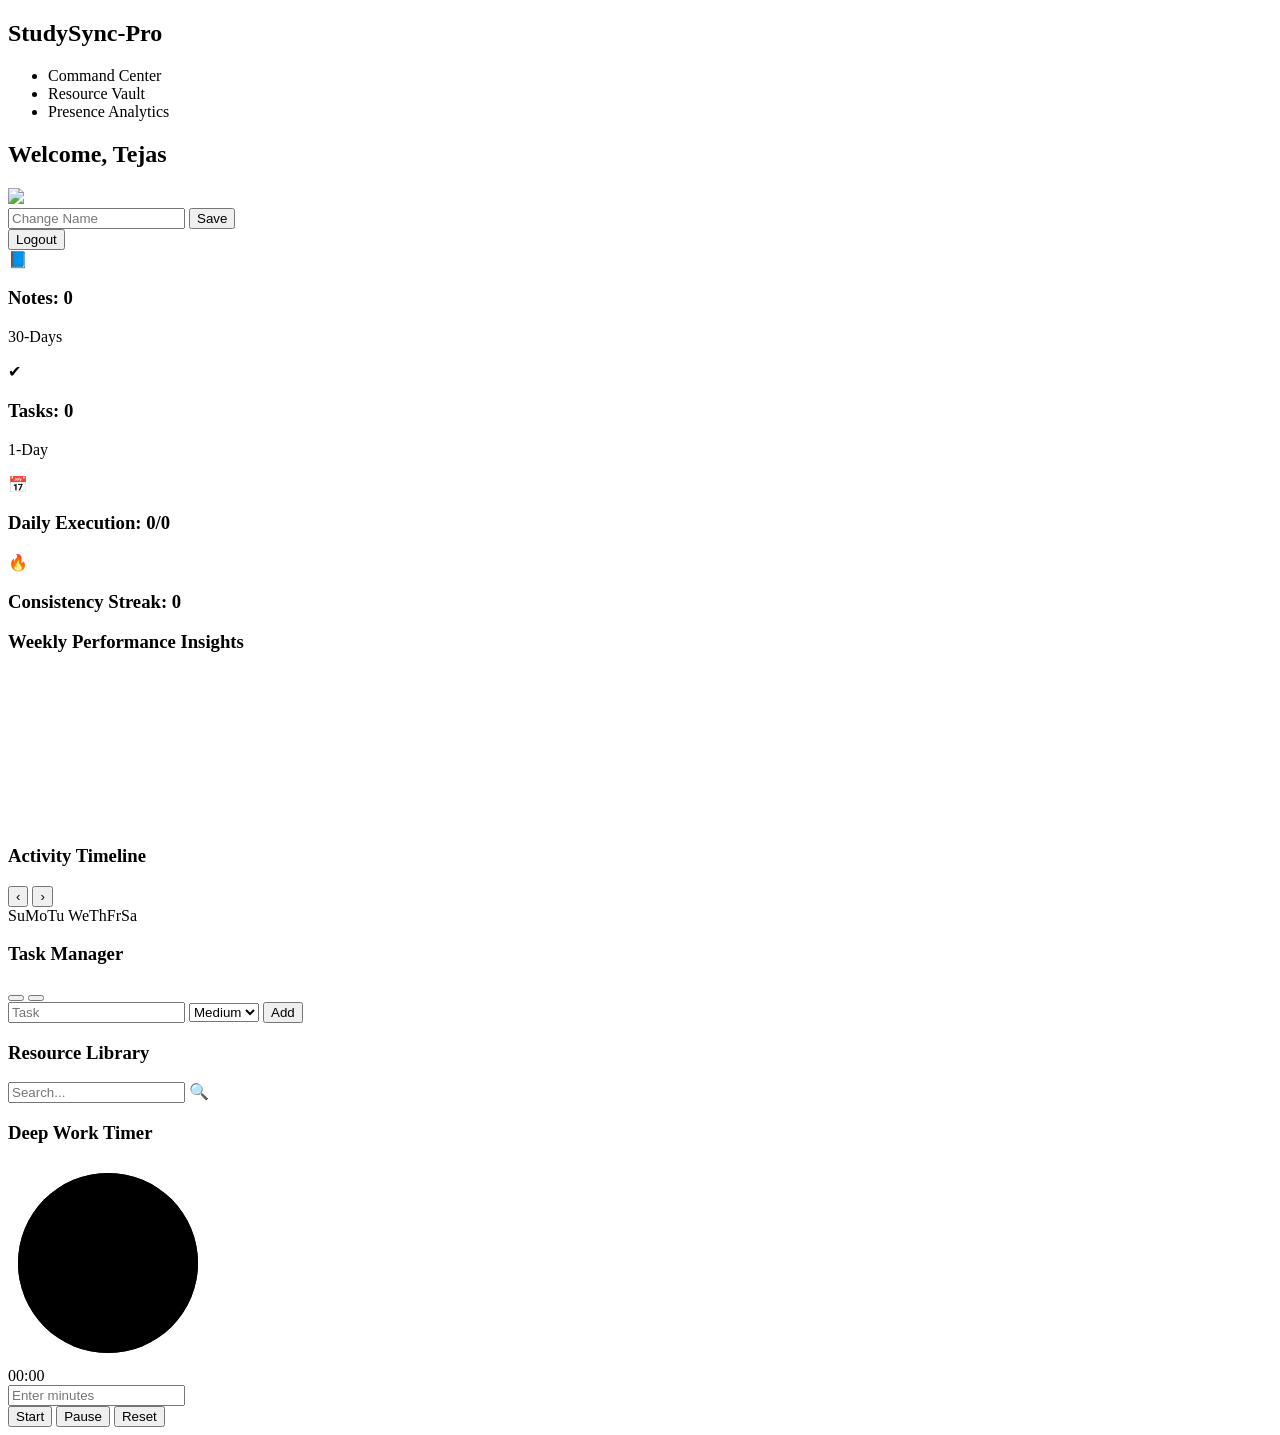
==== index.html @ 5e97e8d2 "Add files via upload" ====
<!DOCTYPE html>
<html lang="en">
<head>
  <link href="https://cdn.jsdelivr.net/npm/lucide-static@latest/font/lucide.css" rel="stylesheet">
<meta charset="UTF-8">
<link href="https://fonts.googleapis.com/css2?family=Inter:wght@400;500;600&display=swap" rel="stylesheet">
<title>StudySync Pro</title>
<link rel="stylesheet" href="style.css">
</head>

<style></style>
<body>



  
<!-- ===== SIDEBAR ===== -->
<div class="sidebar">

  <h2 class="logo">StudySync-Pro</h2>

  <ul class="menu" id="menu">

    <li class="menu-item active" data-page="dashboard">
      <i class="lucide lucide-layout-dashboard"></i>
      <span>Command Center</span>
    </li>

  <li class="menu-item" onclick="openNotes()">
      <i class="lucide lucide-book-open"></i>
      <span>Resource Vault</span>
    </li>

<li class="menu-item" onclick="openAttendance()">
  <i class="lucide lucide-check-square"></i>
  <span>Presence Analytics</span>
</li>

    
  </ul>

</div>





<!-- ===== MAIN ===== -->
<div class="main">

  <!-- ===== TOPBAR ===== -->
<div class="topbar">

<h2 id="welcomeUser">Welcome, Tejas</h2>

  <div class="top-right">
  <!-- 🔥 THEME TOGGLE (IMPORTANT STRUCTURE) -->
    <div class="theme-toggle" id="themeBtn">
  <div class="toggle-circle"></div>
</div>

    <!-- 🔥 PROFILE (IMPORTANT STRUCTURE) -->
    <div class="profile" id="profileBtn">

      <img src="https://i.pravatar.cc/100">

      <!-- 🔥 MENU MUST BE INSIDE -->
      <div class="profile-menu" id="profileMenu">
        <input type="text" id="nameInput" placeholder="Change Name">
<button id="saveName">Save</button>
      </div>

    </div>

  <button class="logout" onclick="logout()">Logout</button>

  </div>

</div>

<!-- ===== STATS BAR ===== -->
<div class="stats-bar">

  <div class="stat-item">
    <div class="stat-icon notes">📘</div>
    <div class="stat-text">
      <h3>Notes: <span id="noteCount">0</span></h3>
      <p>30-Days</p>
    </div>
  </div>

  

  <div class="stat-item">
    <div class="stat-icon tasks">✔</div>
    <div class="stat-text">
      <h3>Tasks: <span id="taskCount">0</span></h3>
      <p>1-Day</p>
    </div>
  </div>

  

  <div class="stat-item">
    <div class="stat-icon today">📅</div>
    <div class="stat-text">
      <h3>Daily Execution: <span id="todayStat">0/0</span></h3>
      
    </div>
  </div>



  <div class="stat-item">
    <div class="stat-icon streak">🔥</div>
    <div class="stat-text">
      <h3>Consistency Streak: <span id="streakCount">0</span></h3>
      <p></p>
    </div>
  </div>

</div>

 
<!-- ===== GRAPH + CALENDAR ===== -->
<div class="row row-top">

  <!-- LEFT -->
  <div class="card big">
    <h3>Weekly Performance Insights</h3>
    <canvas id="chart"></canvas>
  </div>

  <!-- RIGHT -->
  <div class="card">
    <h3>Activity Timeline</h3>
<div class="mini-calendar">
  <div class="cal-header">
    <button id="prevMonth">‹</button>
    <span id="currentMonth"></span>
    <button id="nextMonth">›</button>
  </div>

  <div class="cal-days">
    <span>Su</span><span>Mo</span><span>Tu</span>
    <span>We</span><span>Th</span><span>Fr</span><span>Sa</span>
  </div>

  <div class="cal-dates" id="calendarDates"></div>
</div>


  </div>

</div> <!-- 🔥 THIS WAS MISSING -->

<!-- ===== TASK + NOTES + TIMER ===== -->
<div class="row row-bottom">


<!-- ======Tasks-->

<div class="card tasks-card">

  <!-- HEADER -->
  <div class="task-header">
    <h3>Task Manager</h3>

    <div class="task-actions">
      <button class="filter-btn"></button>
      <button class="dropdown-btn"></button>
    </div>
  </div>

  <!-- INPUT -->
  <div class="task-input-row">

  <input id="taskInput" type="text" placeholder="Task">

  <!-- KEEP THIS (JS-ready) -->
  <select id="taskPriority" class="priority-select">
    <option value="High">High</option>
    <option value="Medium" selected>Medium</option>
    <option value="Low">Low</option>
  </select>

  <button id="addTaskBtn" class="add-btn">Add</button>

</div>

  <!-- TASK LIST -->
  <div id="taskList">

    
  </div>

</div>

  <!-- NOTES -->
  <div class="card notes-card" id="notesContainer">

  <!-- HEADER -->
  <div class="notes-header">
    <h3>Resource Library</h3>
    
  </div>

  <!-- SEARCH -->
<div class="notes-search">
  <input id="noteInput" placeholder="Search...">
  <span class="search-icon">🔍</span>
</div>

<!-- RECENT -->
<div id="recentList" style="margin-top:10px;"></div>

<!-- LIST -->
<div class="notes-list" id="notesList"></div>


</div>

<!-- FOCUS TIMER -->
 <div class="card" id="focusContainer">

  <div class="focus-header">
    <h3>Deep Work Timer</h3>
  </div>

  <div class="timer-wrapper">

    <!-- 🔥 CIRCLE -->
    <div class="timer-circle">

      <svg width="200" height="200">
        <circle cx="100" cy="100" r="90" class="bg"></circle>
        <circle cx="100" cy="100" r="90" class="progress" id="progressCircle"></circle>
      </svg>

      <div class="timer-text" id="focusTime">00:00</div>
    </div>

    <!-- INPUT -->
    <input type="number" id="customMinutes" placeholder="Enter minutes">

    <!-- BUTTONS -->
    <div class="timer-controls">
      <button id="startFocus">Start</button>
      <button id="pauseFocus">Pause</button>
      <button id="resetFocus">Reset</button>
    </div>

  </div>

</div>
  

  

</div> <!-- ✅ THIS WAS MISSING -->


</div> <!-- row-bottom -->

</div> <!-- main -->

<!-- ✅ SCRIPTS ALWAYS HERE -->
<script src="https://cdn.jsdelivr.net/npm/chart.js"></script>

<script>
const chart = new Chart(document.getElementById("chart"),{
  type:"line",
  data:{
    labels: [],
    datasets:[{
      data: [],
      borderColor:"#a855f7",
      backgroundColor:"rgba(168,85,247,0.2)",
      tension:0.4,
      fill:true
    }]
  },
  options:{
    plugins:{legend:{display:false}}
  }
});
</script>

<script>
function openNotes(){
  window.location.href = "notes.html";
}

function openAttendance(){
  window.location.href = "attendance.html";
}
</script>



<script type="module" src="app.js"></script>

</body>
</html>
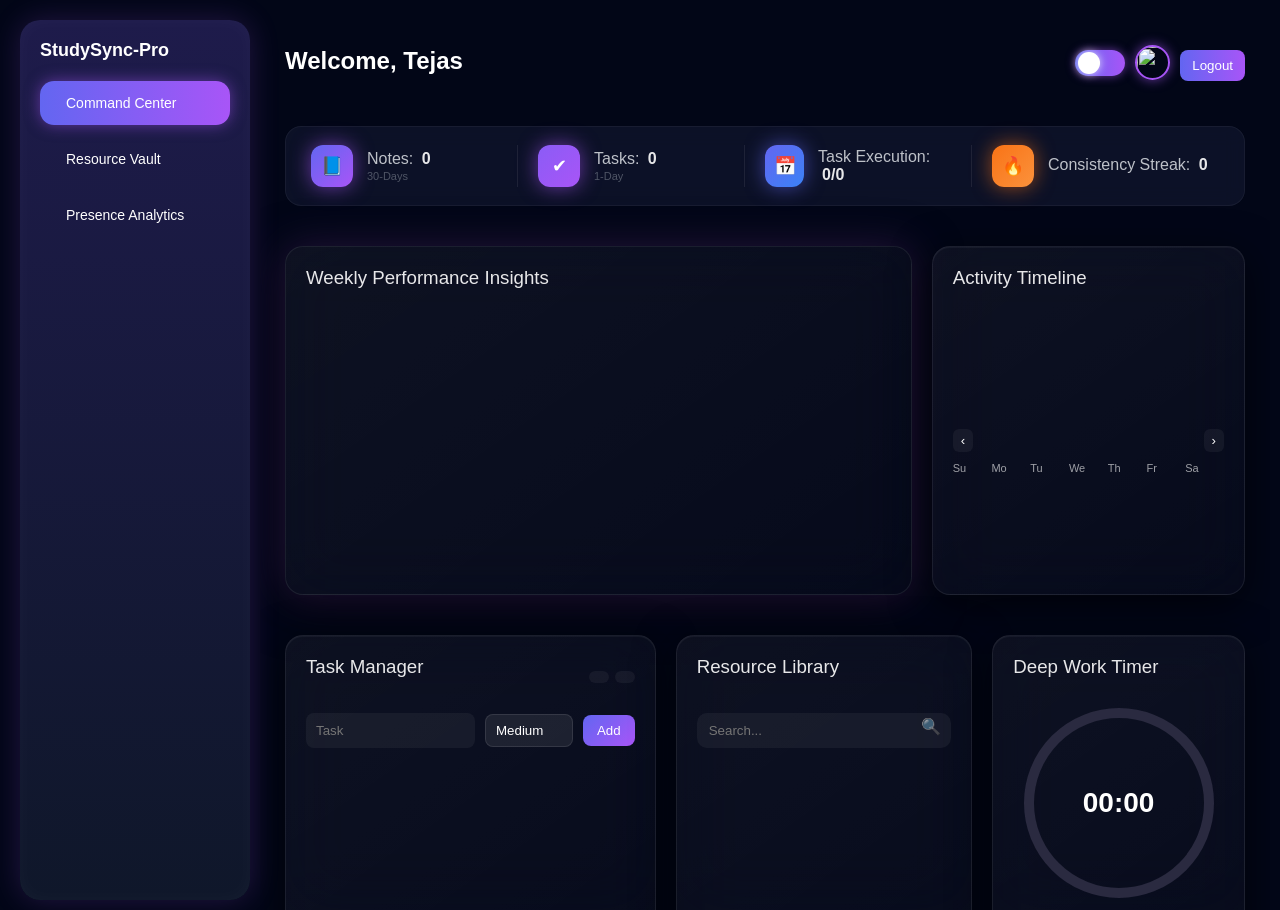
==== commit 0da84ed1: "Fix HTML formatting and structure" ====
--- a/index.html
+++ b/index.html
@@ -104,7 +104,7 @@
   <div class="stat-item">
     <div class="stat-icon today">📅</div>
     <div class="stat-text">
-      <h3>Daily Execution: <span id="todayStat">0/0</span></h3>
+      <h3>Task Execution: <span id="todayStat">0/0</span></h3>
       
     </div>
   </div>
--- a/style.css
+++ b/style.css
@@ -0,0 +1,1354 @@
+/* ===== RESET ===== */
+*{
+  margin:0;
+  padding:0;
+  box-sizing:border-box;
+  font-family:'Poppins',sans-serif;
+}
+
+body{
+  font-family: 'Inter', sans-serif;
+  display:flex;
+  overflow: hidden;
+  min-height:100vh;   /* 🔥 FULL HEIGHT */
+  height:100vh;
+  background: radial-gradient(circle at top,#0f172a,#020617);
+  color:white;
+}
+
+
+html{
+  scroll-behavior: smooth;
+}
+
+
+
+
+.main{
+  flex:1;
+  padding:25px;
+  width:100%;
+
+  display:flex;
+  flex-direction:column;
+
+  height:100%;        /* 🔥 IMPORTANT */
+  min-height:100vh;   /* 🔥 FULL PAGE */
+
+  gap:20px;
+}
+
+/* ===== TOPBAR ===== */
+.topbar{
+  display:flex;
+  justify-content:space-between;
+  align-items:center;
+  margin-bottom:20px;
+
+  position: relative; /* 🔥 MOST IMPORTANT */
+}
+
+.top-right{
+  display:flex;
+  align-items:center;
+  gap:10px;
+}
+
+.icon-btn{
+  background:linear-gradient(90deg,#6366f1,#a855f7);
+  border:none;
+  padding:8px 10px;
+  border-radius:8px;
+  cursor:pointer;
+}
+
+.profile img{
+  width:35px;
+  height:35px;
+  border-radius:50%;
+  border:2px solid #a855f7;
+  margin-top: 10px;
+}
+
+.logout{
+  background:linear-gradient(90deg,#6366f1,#a855f7);
+  border:none;
+  padding:8px 12px;
+  border-radius:8px;
+  cursor:pointer;
+}
+
+/* ===== STATS ===== */
+.stats{
+  display:flex;
+  gap:15px;
+  margin-bottom:20px;
+}
+
+
+
+.row-top {
+  display: grid;
+  grid-template-columns: 2fr 1fr;
+  gap: 20px;
+}
+
+.row-bottom {
+  display: grid;
+  grid-template-columns: 1.5fr 1.2fr 0.8fr;
+  gap: 20px;
+  margin-top: 20px;
+}
+
+
+/* ===== TASK ===== */
+.task {
+  display: flex;
+  justify-content: space-between;
+  align-items: center;
+  padding: 12px;
+  border-radius: 12px;
+  margin-top: 10px;
+  background: rgba(255,255,255,0.04);
+}
+
+/* ===== TASK CARD FULL ===== */
+
+.tasks-card {
+  padding: 20px;
+}
+
+/* HEADER */
+.task-header {
+  display: flex;
+  justify-content: space-between;
+  align-items: center;
+}
+
+.task-actions {
+  display: flex;
+  gap: 6px;
+}
+
+.task-actions button {
+  background: rgba(255,255,255,0.05);
+  border-radius: 8px;
+  padding: 6px 10px;
+}
+
+/* INPUT */
+.task-input-row{
+  display:flex;
+  align-items:center;
+  gap:10px;
+}
+
+.priority-select{
+  appearance: none;              /* default arrow हटाओ */
+  background: rgba(255,255,255,0.08);
+  color: #fff;
+
+  padding: 8px 28px 8px 10px;
+  border-radius: 8px;
+  border: 1px solid rgba(255,255,255,0.1);
+  margin-top: 9px;
+  cursor: pointer;
+  font-weight: 500;
+
+  /* custom arrow */
+  background-image: url("data:image/svg+xml;utf8,<svg fill='white' height='20' viewBox='0 0 24 24' width='20'><path d='M7 10l5 5 5-5z'/></svg>");
+  background-repeat: no-repeat;
+  background-position: right 6px center;
+}
+
+/* hover */
+.priority-select:hover{
+  background: rgba(255,255,255,0.12);
+}
+
+
+
+
+.task-input-row input {
+  flex: 1;
+  padding: 10px;
+  border-radius: 8px;
+  background: rgba(255,255,255,0.05);
+}
+
+.task-input-row .date {
+  font-size: 12px;
+  color: #aaa;
+}
+
+.add-btn {
+  background: linear-gradient(135deg,#6366f1,#a855f7);
+  padding: 8px 14px;
+  border-radius: 8px;
+}
+
+
+/* TEXT */
+.task-content {
+  display: flex;
+  flex-direction: column;
+}
+
+.task-content p {
+  font-size: 15px;
+  font-weight: 500;
+}
+
+.task-content span {
+  font-size: 12px;
+  color: #9ca3af;
+}
+/* RIGHT */
+.task-right {
+  display: flex;
+  align-items: center;
+  gap: 10px;
+
+  margin-left: auto;   /* 🔥 THIS FIXES EVERYTHING */
+}
+
+
+
+/* BADGE */
+.badge {
+  padding: 4px 10px;
+  border-radius: 8px;
+  font-size: 11px;
+}
+
+.badge {
+  padding: 5px 12px;
+  border-radius: 8px;
+  font-size: 12px;
+  font-weight: 600;
+}
+
+
+/* BUTTONS */
+.tick {
+  background: rgba(255,255,255,0.08);
+  border-radius: 6px;
+  padding: 4px 6px;
+}
+
+.delete {
+  background: #ef4444;
+  border-radius: 6px;
+  padding: 4px 6px;
+}
+
+
+/* DONE STATE */
+.task-row.done {
+  opacity: 0.8;
+}
+
+
+
+/* ===== NOTES ===== */
+.note{
+  padding:10px;
+  margin-top:10px;
+  background:rgba(255,255,255,0.03);
+  border-radius:8px;
+  width: 100%;
+}
+
+/* ===== NOTES FINAL UI ===== */
+
+.notes-card{
+  display:flex;
+  flex-direction:column;
+  gap:15px;
+}
+
+/* header */
+.notes-header{
+  display:flex;
+  justify-content:space-between;
+  align-items:center;
+}
+
+.clear-btn{
+  background:rgba(255,255,255,0.05);
+  padding:6px 10px;
+  border-radius:8px;
+  font-size:12px;
+}
+
+/* search */
+.notes-search{
+  position:relative;
+}
+
+.notes-search input{
+  width:100%;
+  padding:10px 35px 10px 12px;
+  border-radius:10px;
+  background:rgba(255,255,255,0.05);
+}
+
+.search-icon{
+  position:absolute;
+  right:10px;
+  top:50%;
+  transform:translateY(-50%);
+  opacity:0.6;
+}
+
+/* list */
+.notes-list{
+  display:flex;
+  flex-direction:column;
+  gap:12px;
+}
+
+/* item */
+.note-item{
+  display:flex;
+  justify-content:space-between;
+  align-items:center;
+  padding:12px;
+  border-radius:12px;
+  background:rgba(255,255,255,0.04);
+  transition:0.3s;
+}
+
+.note-item:hover{
+  background:rgba(168,85,247,0.1);
+}
+
+/* left */
+.note-left{
+  display:flex;
+  align-items:center;
+  gap:10px;
+}
+
+.note-left p{
+  font-size:14px;
+  font-weight:500;
+}
+
+/* tag */
+.tag{
+  font-size:11px;
+  opacity:0.6;
+}
+
+/* right */
+.note-actions{
+  display:flex;
+  align-items:center;
+  gap:10px;
+}
+
+.note-actions .time{
+  font-size:12px;
+  opacity:0.6;
+}
+
+/* delete button */
+.note-actions .delete{
+  background:#ef4444;
+  border:none;
+  padding:6px 8px;
+  border-radius:6px;
+}
+
+
+/* ===== INPUT ===== */
+input{
+  width:100%;
+  padding:10px;
+  margin-top:10px;
+  border-radius:8px;
+  border:none;
+  outline:none;
+  background:rgba(255,255,255,0.08);
+  color:white;
+}
+
+
+
+
+
+
+
+
+
+
+
+
+
+
+
+
+
+/* ===== BUTTON ===== */
+button{
+  margin-top:10px;
+  padding:10px;
+  border:none;
+  border-radius:8px;
+  cursor:pointer;
+  background:linear-gradient(90deg,#6366f1,#a855f7);
+  color:white;
+  transition:0.3s;
+}
+
+button:hover{
+  transform:scale(1.05);
+}
+
+/* ===== CHART ===== */
+canvas{
+  width:100% !important;
+  height:250px !important;
+  max-height: 260px;
+}
+/* ===== CARDS ===== */
+.card{
+  background: linear-gradient(
+    145deg,
+    rgba(255,255,255,0.05),
+    rgba(255,255,255,0.02)
+  );
+
+  backdrop-filter: blur(30px);
+  border: 1px solid rgba(255,255,255,0.08);
+  border-radius: 18px;
+
+  box-shadow:
+    inset 0 1px 1px rgba(255,255,255,0.05),
+    0 10px 40px rgba(0,0,0,0.6);
+
+  padding:20px;
+
+  transition: all 0.25s ease;   /* 🔥 NEW */
+  cursor: pointer;              /* 🔥 NEW */
+}
+
+ /*  card hover */
+.card:hover{
+  transform: translateY(-6px) scale(1.01);
+
+  box-shadow:
+    0 0 30px rgba(168,85,247,0.3),
+    0 0 60px rgba(168,85,247,0.15),
+    0 10px 50px rgba(0,0,0,0.9);
+}
+
+
+
+
+
+
+/* ===== PROFILE GLOW ===== */
+.profile img{
+  box-shadow:0 0 10px rgba(168,85,247,0.6);
+  transition:0.3s;
+}
+
+.profile {
+  cursor: pointer;
+  position: relative;
+}
+
+/* image */
+.profile img{
+  width:35px;
+  height:35px;
+  border-radius:50%;
+  border:2px solid #a855f7;
+
+  box-shadow:0 0 12px rgba(168,85,247,0.6);
+  transition:0.3s;
+}
+
+.profile:hover img{
+  transform: scale(1.1);
+  box-shadow:0 0 18px rgba(168,85,247,0.9);
+}
+
+/* 🔥 DROPDOWN PROFESSIONAL */
+.profile-menu {
+  position: absolute;
+  display: block;
+  top: 60px;
+  right: 0;
+
+  width: 200px;
+
+  background: rgba(17,24,39,0.9);
+  backdrop-filter: blur(20px);
+
+  border:1px solid rgba(255,255,255,0.05);
+  border-radius: 12px;
+
+  padding: 15px;
+
+  /* animation */
+  opacity: 0;
+  transform: translateY(-10px);
+  pointer-events: none;
+
+  transition: all 0.3s ease;
+
+  z-index: 9999;
+}
+
+/* show state */
+.profile-menu.show {
+  opacity: 1;
+  transform: translateY(0);
+  pointer-events: auto;
+}
+
+/* ===== TASK DELETE BUTTON ===== */
+.task button{
+  background:transparent;
+  color:#ef4444;
+  border:none;
+  font-size:16px;
+}
+
+.task button:hover{
+  transform:scale(1.2);
+}
+
+
+
+.card h1{
+  text-align:center;
+  margin:10px 0;
+  font-size:40px;
+}
+
+.card.big{
+  box-shadow:
+    0 0 40px rgba(168,85,247,0.2),
+    0 10px 50px rgba(0,0,0,0.8);
+}
+
+h2{
+  font-weight:600;
+}
+
+h3{
+  font-weight:500;
+  opacity:0.9;
+}
+
+p{
+  opacity:0.7;
+}
+
+.task{
+  display:flex;
+  justify-content:space-between;
+  padding:12px;
+  border-radius:10px;
+  margin-top:10px;
+  background:rgba(255,255,255,0.04);
+}
+
+
+.task:hover{
+  background:rgba(255,255,255,0.08);
+  transform:translateX(5px);
+}
+
+.note {
+  display: flex;
+  justify-content: space-between;
+  align-items: center;
+  padding: 12px;
+  border-radius: 10px;
+  background: rgba(255,255,255,0.04);
+}
+
+.note:hover{
+  background:rgba(168,85,247,0.1);
+}
+
+.stats-bar {
+  display: grid;
+  grid-template-columns: repeat(4, 1fr);
+  align-items: center;
+  padding: 18px 25px;
+  border-radius: 16px;
+  background: rgba(20,25,50,0.6);
+  backdrop-filter: blur(10px);
+  border: 1px solid rgba(255,255,255,0.05);
+}
+
+/* divider fix */
+.stat-item:not(:last-child) {
+  border-right: 1px solid rgba(255,255,255,0.08);
+  padding-right: 20px;
+}
+
+/* ITEM */
+.stat-item {
+  flex: 1;
+  display: flex;
+  align-items: center;
+  gap: 14px;
+}
+
+/* ICON */
+.stat-icon {
+  width: 42px;
+  height: 42px;
+  border-radius: 12px;
+
+  display: flex;
+  align-items: center;
+  justify-content: center;
+
+  font-size: 18px;
+  color: white;
+}
+
+/* 🔥 GLOW वापस */
+.stat-icon.notes {
+  background: linear-gradient(135deg, #6366f1, #a855f7);
+  box-shadow: 0 0 20px rgba(168,85,247,0.6);
+}
+
+.stat-icon.tasks {
+  background: linear-gradient(135deg, #8b5cf6, #a855f7);
+  box-shadow: 0 0 20px rgba(168,85,247,0.6);
+}
+
+.stat-icon.today {
+  background: linear-gradient(135deg, #6366f1, #3b82f6);
+  box-shadow: 0 0 20px rgba(99,102,241,0.6);
+}
+
+.stat-icon.streak {
+  background: linear-gradient(135deg, #f97316, #fb923c);
+  box-shadow: 0 0 20px rgba(249,115,22,0.6);
+}
+
+/* TEXT */
+.stat-text h3 {
+  font-size: 16px;
+  font-weight: 500;
+  color: #d1d5db;
+}
+
+.stat-text h3 span {
+  color: #fff;
+  font-weight: 700;
+  margin-left: 4px;
+}
+
+.stat-text p {
+  font-size: 11px;
+  color: #6b7280;
+  margin-top: 2px;
+}
+
+/* divider automatically add hoga */
+.stat-item:not(:last-child) {
+  border-right: 1px solid rgba(255,255,255,0.08);
+  padding-right: 20px;
+  margin-right: 20px;
+}
+
+/* ===== HOVER EFFECT ===== */
+.stat-item:hover .stat-icon {
+  transform: scale(1.05);
+  transition: 0.3s;
+}
+
+.stat-item:hover {
+  opacity: 0.95;
+}
+
+/* ===== THEME TOGGLE FINAL ===== */
+
+/* base transition */
+body {
+  transition: all 0.4s ease;
+}
+
+/* ===== DARK (default) ===== */
+body {
+  background: radial-gradient(circle at top,#0f172a,#020617);
+  color: white;
+}
+
+/* ===== LIGHT MODE ===== */
+body.light {
+  background: linear-gradient(135deg,#e2e8f0,#ffffff);
+  color: #111;
+}
+
+/* cards */
+body.light .card {
+  background: rgba(255,255,255,0.9);
+  color: #111;
+  box-shadow: 0 10px 30px rgba(0,0,0,0.1);
+}
+
+/* stats bar */
+body.light .stats-bar {
+  background: rgba(255,255,255,0.9);
+}
+
+/* inputs */
+body.light input {
+  background: #eee;
+  color: #111;
+}
+
+/* ===== TOGGLE SWITCH ===== */
+.theme-toggle {
+  width: 50px;
+  height: 26px;
+  border-radius: 50px;
+  background: linear-gradient(90deg,#6366f1,#a855f7);
+  position: relative;
+  cursor: pointer;
+  transition: 0.3s;
+  box-shadow: 0 0 10px rgba(168,85,247,0.6);
+  z-index: 9999;
+  margin-top: 5px;
+}
+
+/* circle */
+.toggle-circle {
+  width: 22px;
+  height: 22px;
+  background: white;
+  border-radius: 50%;
+  position: absolute;
+  top: 2px;
+  left: 3px;
+  transition: 0.3s;
+  box-shadow: 0 0 8px rgba(255,255,255,0.8);
+  pointer-events: none;
+}
+
+/* LIGHT MODE toggle */
+body.light .theme-toggle {
+  background: linear-gradient(90deg,#facc15,#f97316);
+  box-shadow: 0 0 10px rgba(249,115,22,0.6);
+}
+
+body.light .toggle-circle {
+  transform: translateX(22px);
+}
+
+/* hover */
+.theme-toggle:hover {
+  transform: scale(1.1);
+}
+
+.stats-bar {
+  margin-bottom: 20px;
+}
+
+.row {
+  margin-top: 0;
+}
+
+.card {
+  height: 100%;
+  display: flex;
+  flex-direction: column;
+}
+.row-top,
+.row-bottom {
+  align-items: stretch;
+}
+
+.task-item {
+  align-items: flex-start;
+}
+
+.right button {
+  background: #ef4444;
+  border-radius: 6px;
+  padding: 4px 8px;
+}
+
+.row-top {
+  margin-bottom: 20px;
+}
+
+/* ===== INPUT WITH BUTTON ===== */
+.input-wrap {
+  position: relative;
+  flex: 1;
+}
+
+.input-wrap input {
+  width: 100%;
+  padding: 12px 100px 12px 12px;
+}
+
+
+
+/* ===== FINAL PERFECT ALIGNMENT ===== */
+
+.task-row{
+  display:flex;
+  align-items:center;
+  justify-content:space-between; /* 🔥 IMPORTANT */
+
+  padding:14px 16px;
+  border-radius:14px;
+  margin-top:12px;
+
+  background:rgba(255,255,255,0.04);
+  border:1px solid rgba(255,255,255,0.05);
+}
+
+/* LEFT SIDE */
+
+
+/* TASK LIST SCROLL FIX */
+#taskList {
+  max-height: 300px;   /* 🔥 jitna height chahiye */
+  overflow-y: auto;    /* 🔥 vertical scroll */
+  padding-right: 5px;
+}
+
+/* smooth scrollbar (optional sexy look 😎) */
+#taskList::-webkit-scrollbar {
+  width: 6px;
+}
+
+#taskList::-webkit-scrollbar-track {
+  background: transparent;
+}
+
+#taskList::-webkit-scrollbar-thumb {
+  background: #a855f7;
+  border-radius: 10px;
+}
+
+
+.task-row .left{
+  display:flex;
+  align-items:flex-start;  /* 🔥 IMPORTANT */
+  gap:10px;
+}
+/* TEXT */
+.task-content{
+  display:flex;
+  flex-direction:column;
+  justify-content:center;
+}
+
+.task-content p{
+  font-size:15px;
+  font-weight:500;
+  white-space: nowrap;     /* 🔥 FIX */
+  overflow: hidden;
+  text-overflow: ellipsis;
+  
+}
+
+.task-content span{
+  font-size:11px;
+  color:rgba(136, 129, 129, 0.5);  /* 🔥 DIM LOOK */
+  margin-top:3px;
+  margin-right: 2px;
+}
+/* RIGHT SIDE */
+.task-right{
+  display:flex;
+  align-items:center;
+  gap:8px;
+  margin-top:2px;   /* 🔥 FIX ALIGN */
+}
+
+.badge.High{
+  background:#ff4d4f;
+  color:#fff;
+  box-shadow:0 0 8px rgba(255,77,79,0.6); /* 🔥 glow */
+  margin-top: 5px;
+}
+
+.badge.Medium{
+  background:#facc15;
+  color:#000;
+  box-shadow:0 0 8px rgba(250,204,21,0.6);
+  margin-top: 5px;
+}
+
+.badge.Low{
+  background:#22c55e;
+  color:#fff;
+  box-shadow:0 0 8px rgba(34,197,94,0.6);
+  margin-top: 5px;
+}
+
+.badge{
+  position: relative;
+  top: 2px;   /* 🔥 micro adjust */
+}
+
+
+.mini-calendar{
+  margin-top:10px;
+}
+
+.cal-header{
+  display:flex;
+  justify-content:space-between;
+  align-items:center;
+  margin-bottom:10px;
+}
+
+.cal-header span{
+  font-weight:500;
+}
+
+.cal-header button{
+  background: rgba(255,255,255,0.05);
+  border:none;
+  padding:4px 8px;
+  border-radius:6px;
+}
+
+.cal-days{
+  display:grid;
+  grid-template-columns:repeat(7,1fr);
+  font-size:11px;
+  opacity:0.6;
+  margin-bottom:6px;
+}
+
+.cal-dates{
+  display:grid;
+  grid-template-columns:repeat(7,1fr);
+  gap:6px;
+}
+
+.cal-dates span{
+  text-align:center;
+  padding:6px;
+  border-radius:8px;
+  cursor:pointer;
+}
+
+.cal-dates span:hover{
+  background: rgba(168,85,247,0.2);
+}
+
+.cal-dates .active{
+  background: linear-gradient(135deg,#6366f1,#a855f7);
+  color:white;
+}
+
+.cal-dates .muted{
+  opacity:0.3;
+}
+
+
+
+canvas {
+  transition: 0.3s;
+}
+
+/* 🔥 STUDY CARD INNER GLOW */
+.card.big::before{
+  content:"";
+  position:absolute;
+  inset:0;
+  border-radius:18px;
+
+  background: radial-gradient(
+    circle at center,
+    rgba(168,85,247,0.25),
+    transparent 70%
+  );
+
+  opacity:0;
+  transition:0.3s;
+  pointer-events:none;
+}
+
+.card.big canvas{
+  flex:1;
+  position:relative;
+  z-index:2;
+}
+
+/* 🔥 HOVER PE PURE CARD GLOW */
+.card.big:hover::before{
+  opacity:1;
+}
+
+/* 🔥 STUDY PROGRESS CARD FIX */
+.card.big {
+  position: relative;
+  overflow: hidden;
+  transition: 0.3s;
+  display: flex;
+  flex-direction: column;
+  height: 100%;
+}
+
+/* 🔥 HOVER GLOW */
+.card.big:hover {
+  box-shadow:
+    0 0 40px rgba(168,85,247,0.4),
+    0 0 80px rgba(168,85,247,0.2),
+    0 10px 60px rgba(0,0,0,0.9);
+
+  transform: translateY(-5px);
+}
+
+
+
+.main{
+  flex:1;
+  padding:25px;
+  width:100%;
+  display:flex;
+  flex-direction:column;
+  gap:20px; /* spacing fix */
+}
+
+
+.main{
+  min-height:100vh;
+  overflow-y:auto; /* 🔥 scroll enable */
+}
+
+.row-top,
+.row-bottom{
+  display:grid;
+  align-items:stretch;  /* 🔥 IMPORTANT */
+}
+
+
+.row-top{
+  height: 45%;
+}
+
+.row-bottom{
+  height: 55%;
+}
+
+.card{
+  height:100%;
+  display:flex;
+  flex-direction:column;
+  justify-content:flex-start; /* ✅ FIX */
+  gap:15px; /* spacing clean */
+}
+
+
+.mini-calendar{
+  flex:1;
+  display:flex;
+  flex-direction:column;
+  justify-content:center; /* ✅ CENTER FIX */
+}
+
+
+.card h3{
+  margin-bottom:10px;
+}
+
+
+.card.big{
+  min-height:340px;
+}
+
+
+.row-bottom > .card{
+  min-height:260px;
+}
+
+
+.task-input-row{
+  display:flex;
+  align-items:center;
+  gap:10px;
+  width:100%;
+}
+
+.task-input-row input{
+  flex:1;
+}
+
+
+.row {
+  margin-top: 0;
+}
+
+.card{
+  height:100%;
+}
+
+
+/* ===== CUSTOM SCROLLBAR ===== */
+
+/* width */
+::-webkit-scrollbar {
+  width: 8px;
+}
+
+/* track */
+::-webkit-scrollbar-track {
+  background: rgba(255,255,255,0.02);
+}
+
+/* thumb */
+::-webkit-scrollbar-thumb {
+  background: linear-gradient(180deg,#6366f1,#a855f7);
+  border-radius: 10px;
+  box-shadow: 0 0 10px rgba(168,85,247,0.6);
+}
+
+/* hover */
+::-webkit-scrollbar-thumb:hover {
+  background: linear-gradient(180deg,#7c3aed,#9333ea);
+}
+
+body{
+  padding:10px; /* outer gap */
+  background:#020617; /* dark outer bg */
+}
+
+
+
+/* ===== SIDEBAR ===== */
+
+/* ===== LIGHT SIDEBAR FIX ===== */
+body.light .sidebar{
+  background: linear-gradient(180deg,#ffffff,#e2e8f0);
+
+  box-shadow:
+    0 0 20px rgba(0,0,0,0.1),
+    inset 0 0 10px rgba(0,0,0,0.05);
+}
+
+.sidebar{
+  width:230px;
+  height:calc(100vh - 20px); /* थोड़ा gap ऊपर नीचे */
+  margin:10px;               /* outer spacing */
+
+  padding:20px;
+
+  display:flex;
+  flex-direction:column;
+
+  background: linear-gradient(180deg,#1e1b4b,#0f172a);
+
+  border-radius:20px; /* 🔥 MAIN FIX */
+  
+  box-shadow:
+    0 0 30px rgba(168,85,247,0.2),
+    inset 0 0 20px rgba(255,255,255,0.03);
+}
+
+/* logo */
+.logo{
+  font-size:18px;
+  font-weight:600;
+  margin-bottom:20px;
+}
+
+/* menu */
+.menu{
+  width:100%;
+  display:flex;
+  flex-direction:column;
+  gap:12px;
+}
+
+/* item */
+.menu-item{
+  display:flex;
+  align-items:center;
+  gap:12px;
+
+  padding:14px;
+  border-radius:14px;
+
+  cursor:pointer;
+  transition:0.25s;
+
+  font-size:14px;
+}
+
+/* hover */
+.menu-item:hover{
+  background: rgba(168,85,247,0.15);
+}
+
+/* active */
+.menu-item.active{
+  background: linear-gradient(90deg,#6366f1,#a855f7);
+  box-shadow: 0 0 15px rgba(168,85,247,0.5);
+}
+
+
+.notes-list {
+  max-height: 300px;   /* 🔥 yahi scroll ka main reason hai */
+  overflow-y: auto;    /* 🔥 scroll enable */
+  padding-right: 6px;
+}
+
+
+
+
+/* ===== TIMER ===== */
+
+.timer-wrapper {
+  display: flex;
+  flex-direction: column;
+  align-items: center;
+  gap: 15px;
+}
+
+.timer-circle {
+  position: relative;
+  width: 200px;
+  height: 200px;
+}
+
+.timer-circle svg {
+  transform: rotate(-90deg);
+}
+
+.bg {
+  stroke: #2a2a40;
+  stroke-width: 10;
+  fill: none;
+}
+
+.progress {
+  stroke: #a855f7;
+  stroke-width: 10;
+  fill: none;
+  stroke-linecap: round;
+
+  stroke-dasharray: 565;
+  stroke-dashoffset: 565;
+
+  transition: stroke-dashoffset 1s linear;
+  filter: drop-shadow(0 0 6px #a855f7);
+}
+
+.timer-text {
+  position: absolute;
+  top: 50%;
+  left: 50%;
+  transform: translate(-50%, -50%);
+  font-size: 28px;
+  font-weight: bold;
+  color: #111;
+}
+
+.timer-controls {
+  display: flex;
+  gap: 10px;
+}
+
+.timer-controls button {
+  padding: 10px 15px;
+  border: none;
+  border-radius: 10px;
+  background: linear-gradient(135deg, #9333ea, #7c3aed);
+  color: white;
+  cursor: pointer;
+}
+
+#customMinutes {
+  padding: 10px;
+  border-radius: 10px;
+  border: none;
+  text-align: center;
+}
+
+/* ================= DARK MODE (default) ================= */
+.timer-text {
+  color: #fff;
+}
+
+.bg {
+  stroke: #2a2a40;
+}
+
+.progress {
+  stroke: #a855f7;
+}
+
+
+/* ================= LIGHT MODE FIX ================= */
+body.light .timer-text {
+  color: #111;
+}
+
+body.light .bg {
+  stroke: #ddd;
+}
+
+body.light .progress {
+  stroke: #7c3aed;
+}
+
+/* card background */
+body.light #focusContainer {
+  background: #ffffff;
+}
+
+/* input */
+body.light #customMinutes {
+  background: #f1f1f1;
+  color: #111;
+}
+
+/* buttons */
+body.light .timer-controls button {
+  background: linear-gradient(135deg, #9333ea, #7c3aed);
+  color: white;
+}
+
+
+/* Streak icon fix */
+
+.streak-pop {
+  animation: pop 0.4s ease;
+}
+
+@keyframes pop {
+  0% {
+    transform: scale(1);
+    color: #fff;
+  }
+  50% {
+    transform: scale(1.4);
+    color: #f97316; /* 🔥 orange */
+  }
+  100% {
+    transform: scale(1);
+    color: #fff;
+  }
+}
+
+.stat-item {
+  cursor: pointer;
+  user-select: none;
+  transition: 0.2s;
+}
+
+.stat-item:hover {
+  transform: translateY(-3px);
+}
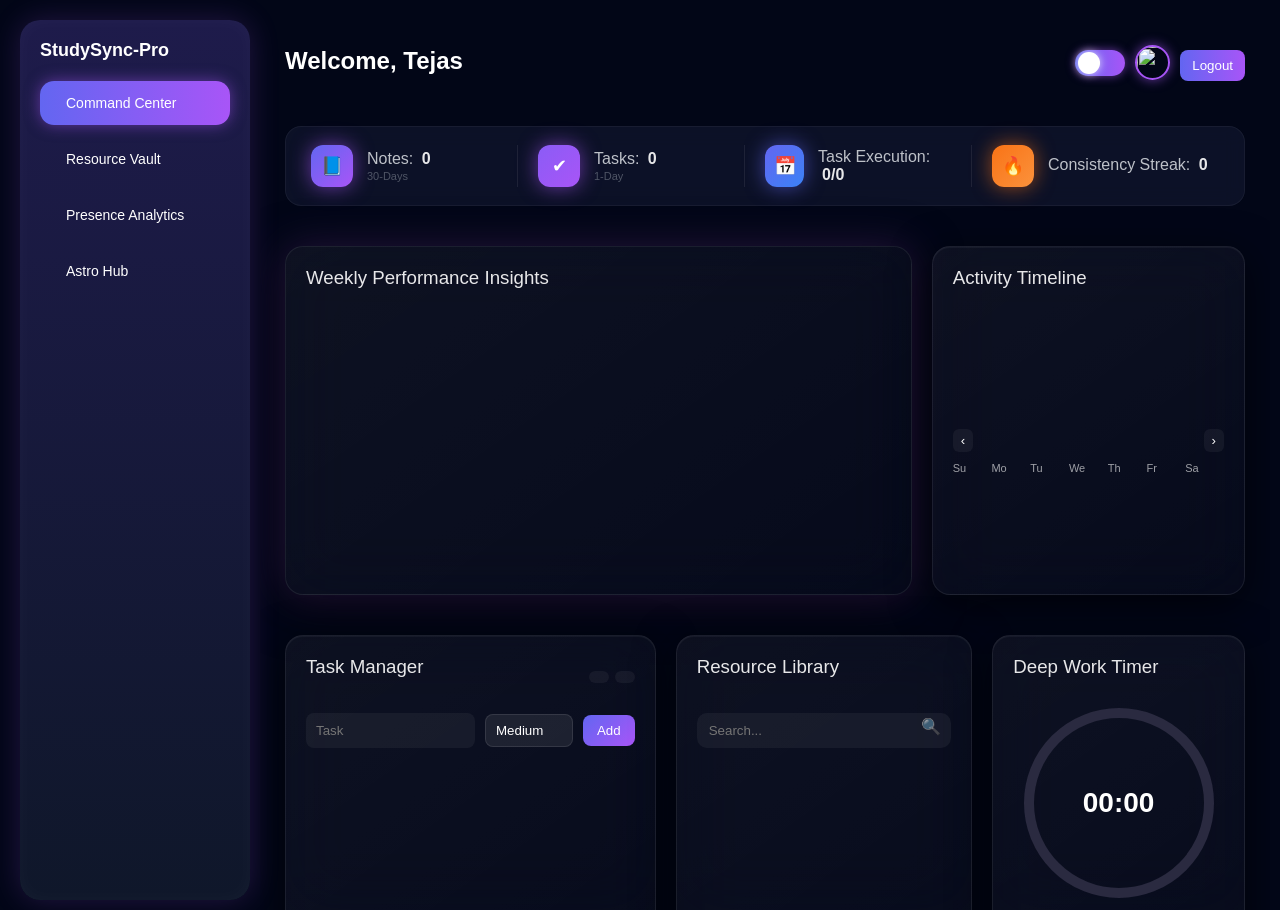
==== commit 9e3914c6: "Update index.html" ====
--- a/index.html
+++ b/index.html
@@ -34,6 +34,11 @@
 <li class="menu-item" onclick="openAttendance()">
   <i class="lucide lucide-check-square"></i>
   <span>Presence Analytics</span>
+</li>
+
+    <li class="menu-item" onclick="openIndex45()">
+  <i class="lucide lucide-check-square"></i>
+  <span>Astro Hub</span>
 </li>
 
     
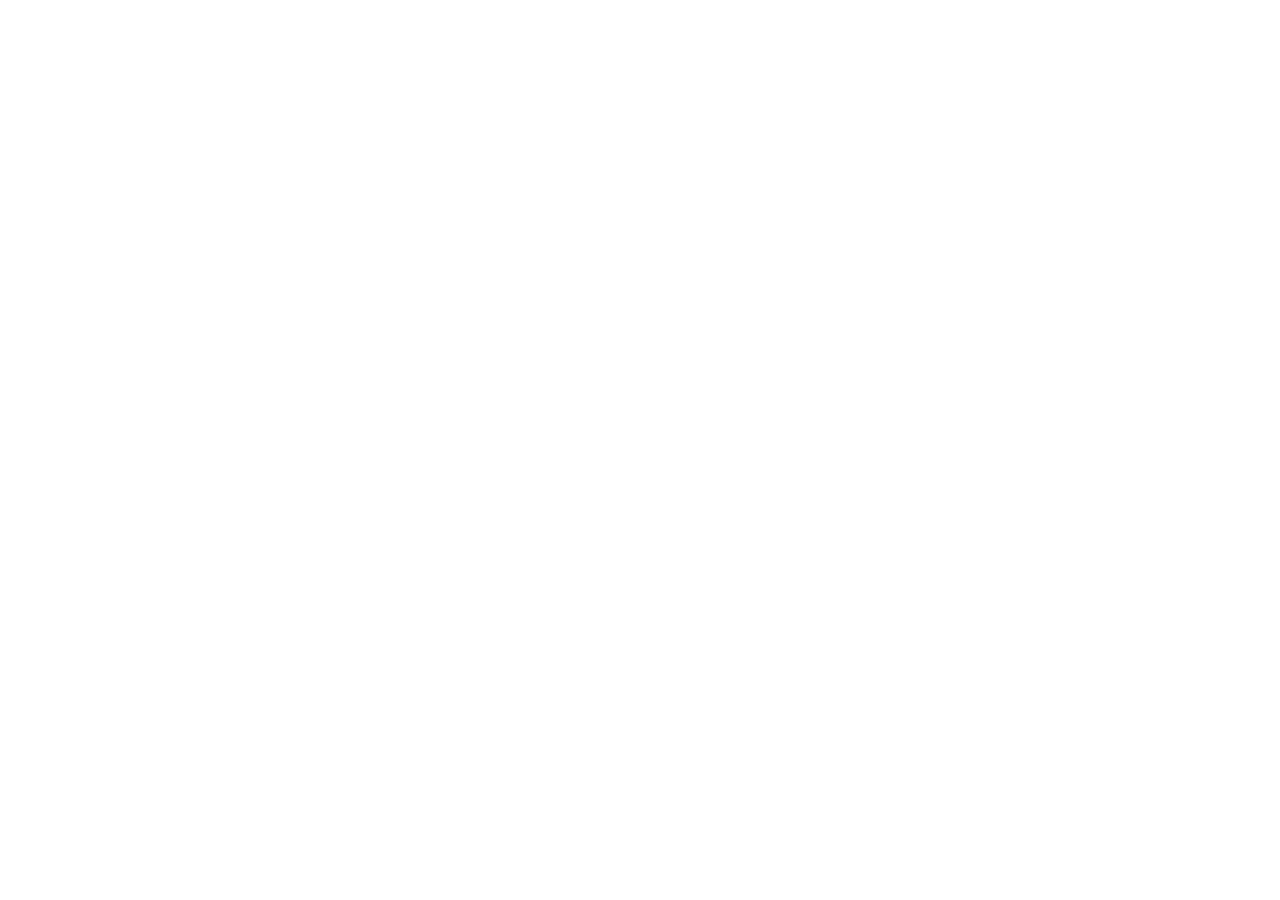
==== commit 781361ae: "Add files via upload" ====
--- a/index.html
+++ b/index.html
@@ -13,8 +13,14 @@
 
 
 
+
+<body style="display:none;">
+
+  
+
   
 <!-- ===== SIDEBAR ===== -->
+
 <div class="sidebar">
 
   <h2 class="logo">StudySync-Pro</h2>
@@ -36,7 +42,7 @@
   <span>Presence Analytics</span>
 </li>
 
-    <li class="menu-item" onclick="openIndex45()">
+<li class="menu-item" onclick="openIndex45()">
   <i class="lucide lucide-check-square"></i>
   <span>Astro Hub</span>
 </li>
@@ -51,25 +57,30 @@
 
 
 <!-- ===== MAIN ===== -->
+
 <div class="main">
 
   <!-- ===== TOPBAR ===== -->
+
 <div class="topbar">
 
 <h2 id="welcomeUser">Welcome, Tejas</h2>
 
   <div class="top-right">
-  <!-- 🔥 THEME TOGGLE (IMPORTANT STRUCTURE) -->
+  <!--  THEME TOGGLE (IMPORTANT STRUCTURE) -->
+
     <div class="theme-toggle" id="themeBtn">
   <div class="toggle-circle"></div>
 </div>
 
-    <!-- 🔥 PROFILE (IMPORTANT STRUCTURE) -->
+    <!-- PROFILE (IMPORTANT STRUCTURE) -->
+
     <div class="profile" id="profileBtn">
 
       <img src="https://i.pravatar.cc/100">
 
-      <!-- 🔥 MENU MUST BE INSIDE -->
+      <!--  MENU  -->
+
       <div class="profile-menu" id="profileMenu">
         <input type="text" id="nameInput" placeholder="Change Name">
 <button id="saveName">Save</button>
@@ -83,7 +94,11 @@
 
 </div>
 
+
+
+
 <!-- ===== STATS BAR ===== -->
+
 <div class="stats-bar">
 
   <div class="stat-item">
@@ -126,17 +141,23 @@
 
 </div>
 
+
+
+
  
 <!-- ===== GRAPH + CALENDAR ===== -->
+
 <div class="row row-top">
 
   <!-- LEFT -->
+
   <div class="card big">
     <h3>Weekly Performance Insights</h3>
     <canvas id="chart"></canvas>
   </div>
 
   <!-- RIGHT -->
+
   <div class="card">
     <h3>Activity Timeline</h3>
 <div class="mini-calendar">
@@ -157,9 +178,13 @@
 
   </div>
 
-</div> <!-- 🔥 THIS WAS MISSING -->
+</div> 
+
+
+
 
 <!-- ===== TASK + NOTES + TIMER ===== -->
+
 <div class="row row-bottom">
 
 
@@ -168,6 +193,7 @@
 <div class="card tasks-card">
 
   <!-- HEADER -->
+
   <div class="task-header">
     <h3>Task Manager</h3>
 
@@ -178,11 +204,13 @@
   </div>
 
   <!-- INPUT -->
+
   <div class="task-input-row">
 
   <input id="taskInput" type="text" placeholder="Task">
 
-  <!-- KEEP THIS (JS-ready) -->
+  <!--  (JS-ready) -->
+
   <select id="taskPriority" class="priority-select">
     <option value="High">High</option>
     <option value="Medium" selected>Medium</option>
@@ -194,6 +222,7 @@
 </div>
 
   <!-- TASK LIST -->
+
   <div id="taskList">
 
     
@@ -202,30 +231,36 @@
 </div>
 
   <!-- NOTES -->
+
   <div class="card notes-card" id="notesContainer">
 
   <!-- HEADER -->
+
   <div class="notes-header">
     <h3>Resource Library</h3>
     
   </div>
 
   <!-- SEARCH -->
+
 <div class="notes-search">
   <input id="noteInput" placeholder="Search...">
   <span class="search-icon">🔍</span>
 </div>
 
 <!-- RECENT -->
+
 <div id="recentList" style="margin-top:10px;"></div>
 
 <!-- LIST -->
+
 <div class="notes-list" id="notesList"></div>
 
 
 </div>
 
 <!-- FOCUS TIMER -->
+
  <div class="card" id="focusContainer">
 
   <div class="focus-header">
@@ -234,7 +269,8 @@
 
   <div class="timer-wrapper">
 
-    <!-- 🔥 CIRCLE -->
+    <!--  CIRCLE -->
+
     <div class="timer-circle">
 
       <svg width="200" height="200">
@@ -246,9 +282,11 @@
     </div>
 
     <!-- INPUT -->
+
     <input type="number" id="customMinutes" placeholder="Enter minutes">
 
     <!-- BUTTONS -->
+
     <div class="timer-controls">
       <button id="startFocus">Start</button>
       <button id="pauseFocus">Pause</button>
@@ -262,14 +300,17 @@
 
   
 
-</div> <!-- ✅ THIS WAS MISSING -->
-
-
-</div> <!-- row-bottom -->
-
-</div> <!-- main -->
-
-<!-- ✅ SCRIPTS ALWAYS HERE -->
+</div> 
+
+</div>
+
+</div> 
+
+
+
+
+<!--  SCRIPTS  -->
+  
 <script src="https://cdn.jsdelivr.net/npm/chart.js"></script>
 
 <script>
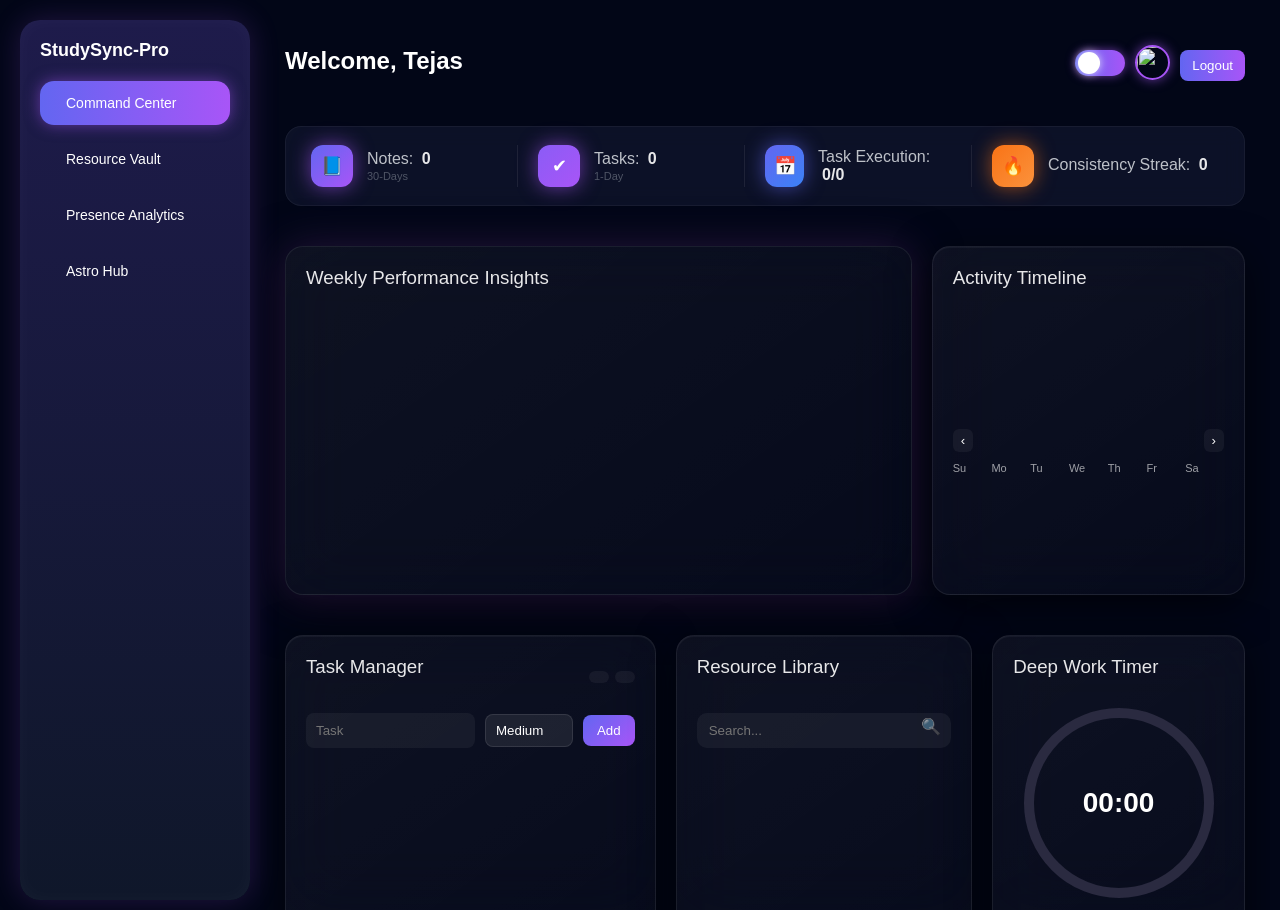
==== commit 3a1ff20f: "Add files via upload" ====
--- a/index.html
+++ b/index.html
@@ -14,7 +14,6 @@
 
 
 
-<body style="display:none;">
 
   
 
@@ -299,13 +298,7 @@
   
 
   
-
-</div> 
-
-</div>
-
-</div> 
-
+</div>
 
 
 
@@ -314,7 +307,7 @@
 <script src="https://cdn.jsdelivr.net/npm/chart.js"></script>
 
 <script>
-const chart = new Chart(document.getElementById("chart"),{
+window.chart = new Chart(document.getElementById("chart"),{
   type:"line",
   data:{
     labels: [],
@@ -342,6 +335,11 @@
 }
 </script>
 
+<script>
+function openIndex45(){
+  window.location.href = "index45.html";
+}
+</script>
 
 
 <script type="module" src="app.js"></script>
